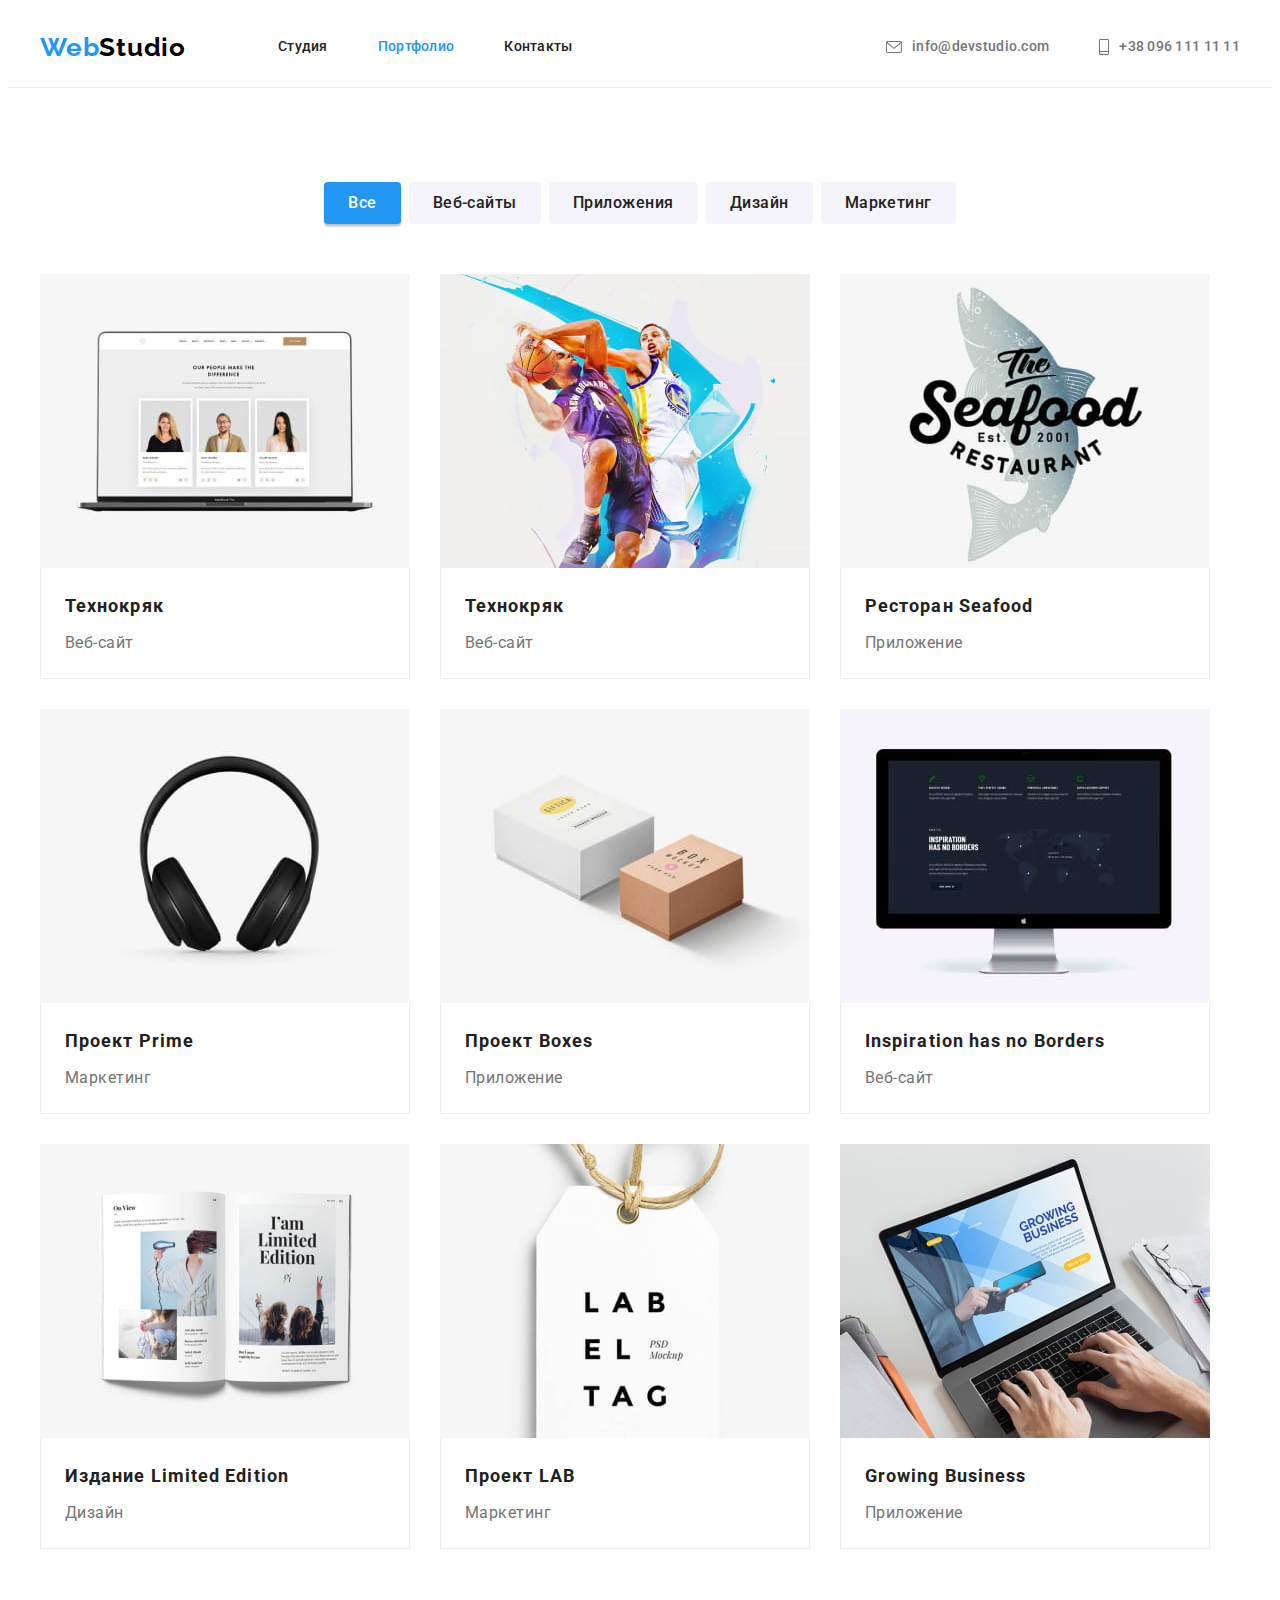
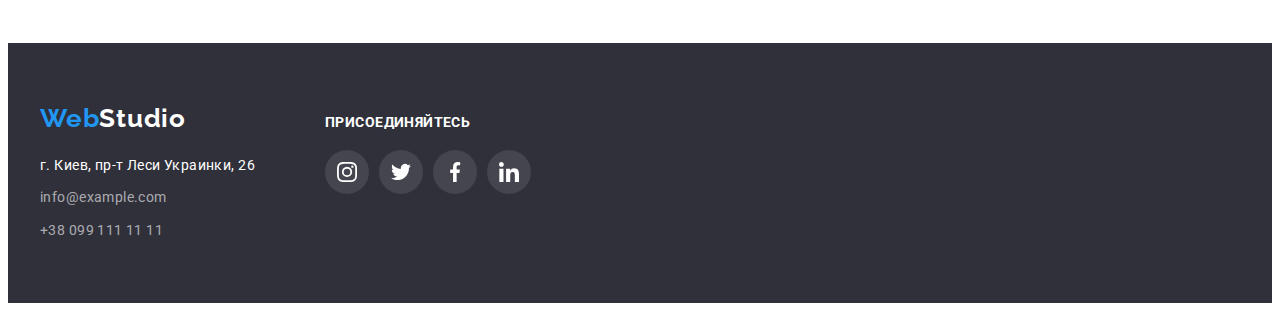
==== portfolio.html @ 54c1f76c "add startup files" ====
<!DOCTYPE html>
<html lang="ru">
  <head>
    <meta charset="UTF-8" />
    <meta http-equiv="X-UA-Compatible" content="IE=edge" />
    <meta name="viewport" content="width=device-width, initial-scale=1.0" />
    <title>Document</title>
    <link rel="preconnect" href="https://fonts.gstatic.com" />
    <link
      href="https://fonts.googleapis.com/css2?family=Raleway:wght@700&family=Roboto:wght@400;500;700;900&display=swap"
      rel="stylesheet"
    />
    <link rel="stylesheet" href="https://cdnjs.cloudflare.com/ajax/libs/modern-normalize/1.1.0/modern-normalize.min.css"
      integrity="sha512-wpPYUAdjBVSE4KJnH1VR1HeZfpl1ub8YT/NKx4PuQ5NmX2tKuGu6U/JRp5y+Y8XG2tV+wKQpNHVUX03MfMFn9Q=="
      crossorigin="anonymous" referrerpolicy="no-referrer" />
    <link rel="stylesheet" href="./css/styles.css" />
  </head>
  <body>
    <!-- Шапка -->
    <header class="page-header">
      <div class="container header-container">
        <nav class="navigation">
          <a class="logo" href="./index.html">Web<span class="header-logo-accent">Studio</span></a>
          <ul class="menu">
            <li class="menu-item">
              <a class="nav-link" href="./index.html">Студия</a>
            </li>
            <li class="menu-item">
              <a class="nav-link current" href="./portfolio.html">Портфолио</a>
            </li>
            <li class="menu-item">
              <a class="nav-link" href="">Контакты</a>
            </li>
          </ul>
        </nav>
        <ul class="contact-list">
          <li class="contact-item">
            <a class="contact-link" href="mailto:info@devstudio.com">
              <svg class="envelope">
                <use href="./images/sprite.svg#envelope"></use>
              </svg>
              info@devstudio.com
            </a>
          </li>
          <li class="contact-item">
            <a class="contact-link" href="tel:+380961111111">
              <svg class="smartphone">
                <use href="./images/sprite.svg#smartphone"></use>
              </svg>
              +38 096 111 11 11
            </a>
          </li>
        </ul>
      </div>
    </header>

    <main>
      <section class="portfolio section">
        <div class="container">
        <h2 class="visually-hidden">Примеры работ</h2>
        <ul class="btn-list">
          <li class="btn-item"><button class="portfolio-button current" type="button">Все</button></li>
          <li class="btn-item"><button class="portfolio-button" type="button">Веб-сайты</button></li>
          <li class="btn-item"><button class="portfolio-button" type="button">Приложения</button></li>
          <li class="btn-item"><button class="portfolio-button" type="button">Дизайн</button></li>
          <li class="btn-item"><button class="portfolio-button" type="button">Маркетинг</button></li>
        </ul>
        <ul class="card-list">
          <li class="example">
            <a class="example-link" href="">
              <img
                src="./images/portfolio/img-1.jpg"
                alt="Веб-сайт открыт на ноутбуке"
                width="370"
                height="294"
              />
              <div class="example-box">
                <h3 class="project-name">Технокряк</h3>
                <p class="project-type">Веб-сайт</p>
              </div>
            </a>
          </li>
          <li class="example">
            <a class="example-link" href="">
              <img
                src="./images/portfolio/img-2.jpg"
                alt="Баскеиболисты в движении"
                width="370"
                height="294"
              />
              <div class="example-box">
                <h3 class="project-name">Технокряк</h3>
                <p class="project-type">Веб-сайт</p>
              </div>
            </a>
          </li>
          <li class="example">
            <a class="example-link" href="">
              <img
                src="./images/portfolio/img-3.jpg"
                alt="Логотип ресторана"
                width="370"
                height="294"
              />
              <div class="example-box">
                <h3 class="project-name">Ресторан Seafood</h3>
                <p class="project-type">Приложение</p>
              </div>
            </a>
          </li>
          <li class="example">
            <a class="example-link" href="">
              <img
                src="./images/portfolio/img-4.jpg"
                alt="Полноразмерные наушники"
                width="370"
                height="294"
              />
              <div class="example-box">
                <h3 class="project-name">Проект Prime</h3>
                <p class="project-type">Маркетинг</p>
              </div>
            </a>
          </li>
          <li class="example">
            <a class="example-link" href="">
              <img
                src="./images/portfolio/img-5.jpg"
                alt="Белая и коричневая коробки"
                width="370"
                height="294"
              />
              <div class="example-box">
                <h3 class="project-name">Проект Boxes</h3>
                <p class="project-type">Приложение</p>
              </div>
            </a>
          </li>
          <li class="example">
            <a class="example-link" href="">
              <img
                src="./images/portfolio/img-6.jpg"
                alt="Веб-сайт открыт на мониторе"
                width="370"
                height="294"
              />
              <div class="example-box">
                <h3 class="project-name">Inspiration has no Borders</h3>
                <p class="project-type">Веб-сайт</p>
              </div>
            </a>
          </li>
          <li class="example">
            <a class="example-link" href="">
              <img
                src="./images/portfolio/img-7.jpg"
                alt="Разворот журнала"
                width="370"
                height="294"
              />
              <div class="example-box">
                <h3 class="project-name">Издание Limited Edition</h3>
                <p class="project-type">Дизайн</p>
              </div>
            </a>
          </li>
          <li class="example">
            <a class="example-link" href="">
              <img
                src="./images/portfolio/img-8.jpg"
                alt="Бирка с названием проекта"
                width="370"
                height="294"
              />
              <div class="example-box">
                <h3 class="project-name">Проект LAB</h3>
                <p class="project-type">Маркетинг</p>
              </div>
            </a>
          </li>
          <li class="example">
            <a class="example-link" href="">
              <img
                src="./images/portfolio/img-9.jpg"
                alt="Человек печатает на ноутбуке"
                width="370"
                height="294"
              />
              <div class="example-box">
                <h3 class="project-name">Growing Business</h3>
                <p class="project-type">Приложение</p>
              </div>
            </a>
          </li>
        </ul>
        </div>
      </section>
    </main>

    <!-- Підвал -->
    <footer class="footer">
      <div class="footer-container container">
        <div>
          <a class="logo" href="./index.html">Web<span class="footer-logo-accent">Studio</span></a>
          <address class="footer-address">
            <p class="footer-location">г. Киев, пр-т Леси Украинки, 26</p>
            <ul>
              <li class="footer-contact">
                <a class="footer-link" href="mailto:info@example.com">info@example.com</a>
              </li>
              <li class="footer-contact">
                <a class="footer-link" href="tel:+380991111111">+38 099 111 11 11</a>
              </li>
            </ul>
          </address>
        </div>
    
        <div class="join">
          <p class="join-text">Присоединяйтесь</p>
          <ul class="join-links">
            <li class="join-logo">
              <a class="join-link" href="">
                <svg class="join-icon" width="20" height="20">
                  <use href="./images/sprite.svg#instagram"></use>
                </svg>
              </a>
            </li>
            <li class="join-logo">
              <a class="join-link" href="">
                <svg class="join-icon" width="20" height="20">
                  <use href="./images/sprite.svg#twitter"></use>
                </svg>
              </a>
            </li>
            <li class="join-logo">
              <a class="join-link" href="">
                <svg class="join-icon" width="20" height="20">
                  <use href="./images/sprite.svg#facebook"></use>
                </svg>
              </a>
            </li>
            <li class="join-logo">
              <a class="join-link" href="">
                <svg class="join-icon" width="20" height="20">
                  <use href="./images/sprite.svg#linkedin"></use>
                </svg>
              </a>
            </li>
          </ul>
        </div>
      </div>
    </footer>
  </body>
</html>
---- css/styles.css ----
:root {
  --primary-font-family: 'Roboto', sans-serif;
  --secondary-font-family: 'Raleway', sans-serif;
  --text-color: #757575;
  --primary-white: #ffffff;
  --secondary-white: rgba(255, 255, 255, 0.6);
  --primary-dark-color: #212121;
  --logo-accent-color: #000000;
  --primary-accent-color: #2196f3;

  --primary-background-color: #2f303a;
  --secondary-background-color: #f5f4fa;
  --primary-border-color: 1px solid #ececec;
  --overlay-colour: rgba(47, 48, 58, 0.4);

  --primary-icon-colour: #afb1b8;
  --social-icon-background: rgba(255, 255, 255, 0.1);

  --card-shadow: 0px 1px 3px rgba(0, 0, 0, 0.12), 0px 1px 1px rgba(0, 0, 0, 0.14),
    0px 2px 1px rgba(0, 0, 0, 0.2);
  --btn-shadow: 0px 3px 1px rgba(0, 0, 0, 0.1), 0px 1px 2px rgba(0, 0, 0, 0.08),
    0px 2px 2px rgba(0, 0, 0, 0.12);
  --hover-card-shadow: 0px 1px 1px rgba(0, 0, 0, 0.12), 0px 4px 4px rgba(0, 0, 0, 0.06),
    1px 4px 6px rgba(0, 0, 0, 0.16);
}

body {
  font-family: var(--primary-font-family);
  font-weight: 400;
  font-size: 14px;
  color: var(--text-color);
}

h1,
h2,
h3,
h4,
h5,
h6,
p {
  margin-top: 0;
  margin-bottom: 0;
}

ul,
ol {
  margin-top: 0;
  margin-bottom: 0;
  padding-left: 0;
}

img {
  display: block;
}

a {
  text-decoration: none;
}

ul {
  list-style: none;
}

.container {
  width: 1200px;
  padding-left: 15px;
  padding-right: 15px;
  margin-left: auto;
  margin-right: auto;
}

.section {
  padding-top: 94px;
  padding-bottom: 94px;
}

/* ========== HEADER ========== */
.page-header {
  max-width: 1600px;
  padding-top: 24px;
  padding-bottom: 24px;
  margin-left: auto;
  margin-right: auto;

  font-weight: 500;
  line-height: 1.14;
  letter-spacing: 0.02em;

  border-bottom: var(--primary-border-color);
}

.header-container {
  display: flex;
  align-items: center;
  justify-content: space-between;
}

.navigation {
  display: flex;
  align-items: center;
}

.logo {
  font-family: var(--secondary-font-family);
  font-weight: 700;
  font-size: 26px;
  line-height: 1.19;
  letter-spacing: 0.03em;
  color: var(--primary-accent-color);
}

.header-logo-accent {
  color: var(--logo-accent-color);
}

.menu {
  display: flex;
  align-items: center;
  margin-left: 92px;
}

.menu-item:not(:last-child) {
  margin-right: 50px;
}

.nav-link {
  color: var(--primary-dark-color);
}

.nav-link.current {
  color: var(--primary-accent-color);
}

.nav-link:hover,
.nav-link:focus {
  color: var(--primary-accent-color);
}

.contact-list {
  display: flex;
  align-items: center;
}

.contact-item:not(:last-child) {
  margin-right: 50px;
}

.contact-link {
  display: flex;
  align-items: center;
  color: var(--text-color);
}

.contact-link:hover,
.contact-link:focus {
  color: var(--primary-accent-color);
}

.envelope {
  width: 16px;
  height: 12px;
  margin-right: 10px;
  fill: currentColor;
}

.smartphone {
  width: 10px;
  height: 16px;
  margin-right: 10px;
  fill: currentColor;
}

.contact-link:hover .envelope,
.contact-link:focus .envelope,
.contact-link:hover .smartphone,
.contact-link:focus .smartphone {
  fill: var(--primary-accent-color);
}
/* ========= END HEADER ========= */

/* ============ HERO ============ */
.hero {
  max-width: 1600px;
  height: 600px;
  padding-top: 200px;
  padding-bottom: 200px;
  margin-right: auto;
  margin-left: auto;

  background-color: var(--primary-background-color);
  background-size: cover;
  background-position: center;
  background-repeat: no-repeat;
  background-image: linear-gradient(rgba(47, 48, 58, 0.4), rgba(47, 48, 58, 0.4)),
    url(../images/hero/hero-img.jpg);
}

.hero-title {
  margin-bottom: 30px;

  font-weight: 900;
  font-size: 44px;
  line-height: 1.36;
  text-align: center;
  letter-spacing: 0.06em;
  text-transform: uppercase;
  color: var(--primary-white);
}

.hero-button {
  display: block;
  padding: 10px 32px;
  border: none;
  border-radius: 4px;
  margin-right: auto;
  margin-left: auto;

  font-family: inherit;
  font-weight: 700;
  font-size: 16px;
  line-height: 1.88;
  letter-spacing: 0.06em;
  color: var(--primary-white);

  background-color: var(--primary-accent-color);
  box-shadow: var(--btn-shadow);
  cursor: pointer;
}
/* ========== END HERO ========= */

/* ========= FEATURES ========= */
.visually-hidden {
  position: absolute;
  width: 1px;
  height: 1px;
  margin: -1px;
  border: 0;
  padding: 0;
  white-space: nowrap;
  clip-path: inset(100%);
  clip: rect(0 0 0 0);
  overflow: hidden;
}

.features {
  line-height: 1.71;
  letter-spacing: 0.03em;
}

.features-list {
  display: flex;
}

.features-item {
  width: 270px;
}

.features-item:not(:last-child) {
  margin-right: 30px;
}

.icon-features {
  display: flex;
  justify-content: center;
  align-items: center;
  height: 120px;
  margin-bottom: 30px;
  background-color: var(--secondary-background-color);
  border-radius: 4px;
}

.features-title {
  margin-bottom: 10px;

  font-weight: 700;
  line-height: 1.14;
  text-transform: uppercase;
  color: var(--primary-dark-color);
}
/* ========= END FEATURES ========= */

/* ========= OUR WORK ========= */
.work {
  padding-bottom: 94px;
}

.work-list {
  display: flex;
  justify-content: center;
}

.work-item:not(:last-child) {
  margin-right: 30px;
}

.section-title {
  margin-bottom: 50px;

  font-weight: 700;
  font-size: 36px;
  line-height: 1.17;
  text-align: center;
  letter-spacing: 0.03em;
  color: var(--primary-dark-color);
}
/* ========= END OUR WORK ========= */

/* ========= TEAM SECTION ========= */
.team {
  max-width: 1600px;
  padding-left: 15px;
  padding-right: 15px;
  margin-left: auto;
  margin-right: auto;
  background-color: var(--secondary-background-color);

  font-size: 16px;
  letter-spacing: 0.03em;
}

.team-list {
  display: flex;
  justify-content: center;
}

.team-card {
  border-radius: 0px 0px 4px 4px;
  background-color: var(--primary-white);
  box-shadow: var(--card-shadow);
}

.team-card:not(:last-child) {
  margin-right: 30px;
}

.team-about {
  padding: 30px 32px;
  text-align: center;
}

.team-name {
  margin-bottom: 10px;
  font-weight: 500;
  line-height: 1.19;
  color: var(--primary-dark-color);
}

.team-position {
  margin-bottom: 16px;
  line-height: 0.84;
}

.social-links {
  display: flex;
  justify-content: center;
  align-items: center;
}

.social-link {
  display: flex;
  justify-content: center;
  align-items: center;
  width: 44px;
  height: 44px;
  border-radius: 50%;
  fill: var(--primary-icon-colour);
}

.social-link:hover,
.social-link:focus {
  fill: var(--primary-white);
  background-color: var(--primary-accent-color);
}

.social-logo:not(:last-child) {
  margin-right: 10px;
}

/* ========= END TEAM SECTION ========= */

/* ========= CLIENTS SECTION ========= */

/* ul */
.client-list {
  display: flex;
  justify-content: space-between;
  align-items: center;
}

/* li */
.client {
  width: 170px;
  height: 92px;
}

/* a */
.client-link {
  display: flex;
  align-items: center;
  justify-content: center;
  width: inherit;
  height: inherit;
  border: 1px solid var(--primary-icon-colour);
  border-radius: 4px;
}

.client-link:hover,
.client-link:focus {
  border: 1px solid var(--primary-accent-color);
  fill: var(--primary-accent-color);
}

.client-link:hover .client-logo,
.client-link:focus .client-logo {
  fill: var(--primary-accent-color);
}

/* div */
.client-logo {
  fill: var(--primary-icon-colour);
}

/* ========= END CLIENTS SECTION ========= */

/* ========= PORTFOLIO ========= */
.btn-list {
  display: flex;
  justify-content: center;
  margin-bottom: 50px;
}

.btn-item:not(:last-child) {
  margin-right: 8px;
}

.portfolio-button {
  padding: 6px 22px;
  border-radius: 4px;
  border-color: transparent;

  font-family: inherit;
  font-weight: 500;
  font-size: 16px;
  line-height: 1.62;
  letter-spacing: 0.03em;
  color: var(--primary-dark-color);
  background-color: var(--secondary-background-color);
  cursor: pointer;
}

.portfolio-button:hover,
.portfolio-button:focus,
.portfolio-button.current {
  color: var(--primary-white);
  background-color: var(--primary-accent-color);
  box-shadow: var(--btn-shadow);
}

.card-list {
  display: flex;
  flex-wrap: wrap;
  margin-top: -30px;
  margin-left: -30px;
}

.example-link {
  display: block;
}

.example-link:hover,
.example-link:focus {
  box-shadow: var(--hover-card-shadow);
}

.example {
  margin-top: 30px;
  margin-left: 30px;
}

.example-box {
  padding: 20px 24px;
  border: 1px solid #eeeeee;
  border-top: none;
}

.project-name {
  margin-bottom: 4px;
  font-weight: 700;
  font-size: 18px;
  line-height: 2;
  letter-spacing: 0.06em;
  color: var(--primary-dark-color);
}

.project-type {
  font-size: 16px;
  line-height: 1.87;
  letter-spacing: 0.03em;
  color: var(--text-color);
}
/* ========= END PORTFOLIO ========= */

/* ========= FOOTER ========= */
.footer {
  max-width: 1600px;
  margin-left: auto;
  margin-right: auto;
  padding-top: 60px;
  padding-bottom: 60px;
  background-color: var(--primary-background-color);
}

.footer-container {
  display: flex;
  align-items: baseline;
}

.footer-address {
  margin-top: 20px;

  font-style: normal;
  line-height: 1.71;
  letter-spacing: 0.03em;
}

.footer-logo-accent {
  color: var(--primary-white);
}

.footer-location {
  margin-bottom: 9px;
  color: var(--primary-white);
}

.footer-link {
  color: var(--secondary-white);
}

.footer-contact:not(:last-child) {
  margin-bottom: 9px;
}

.footer-link:hover,
.footer-link:focus {
  color: var(--primary-white);
}

.join {
  margin-left: 70px;
}

.join-text {
  margin-bottom: 20px;
  font-weight: 700;
  line-height: 16px;
  letter-spacing: 0.03em;
  text-transform: uppercase;
  color: var(--primary-white);
}

.join-links {
  display: flex;
  align-items: center;
}

.join-link {
  display: flex;
  justify-content: center;
  align-items: center;
  width: 44px;
  height: 44px;
  border-radius: 50%;
  background-color: rgba(255, 255, 255, 0.1);
}

.join-logo:not(:last-child) {
  margin-right: 10px;
}

.join-icon {
  fill: var(--primary-white);
}

.join-link:hover,
.join-link:focus {
  background-color: var(--primary-accent-color);
}

/* ========= END FOOTER ========= */
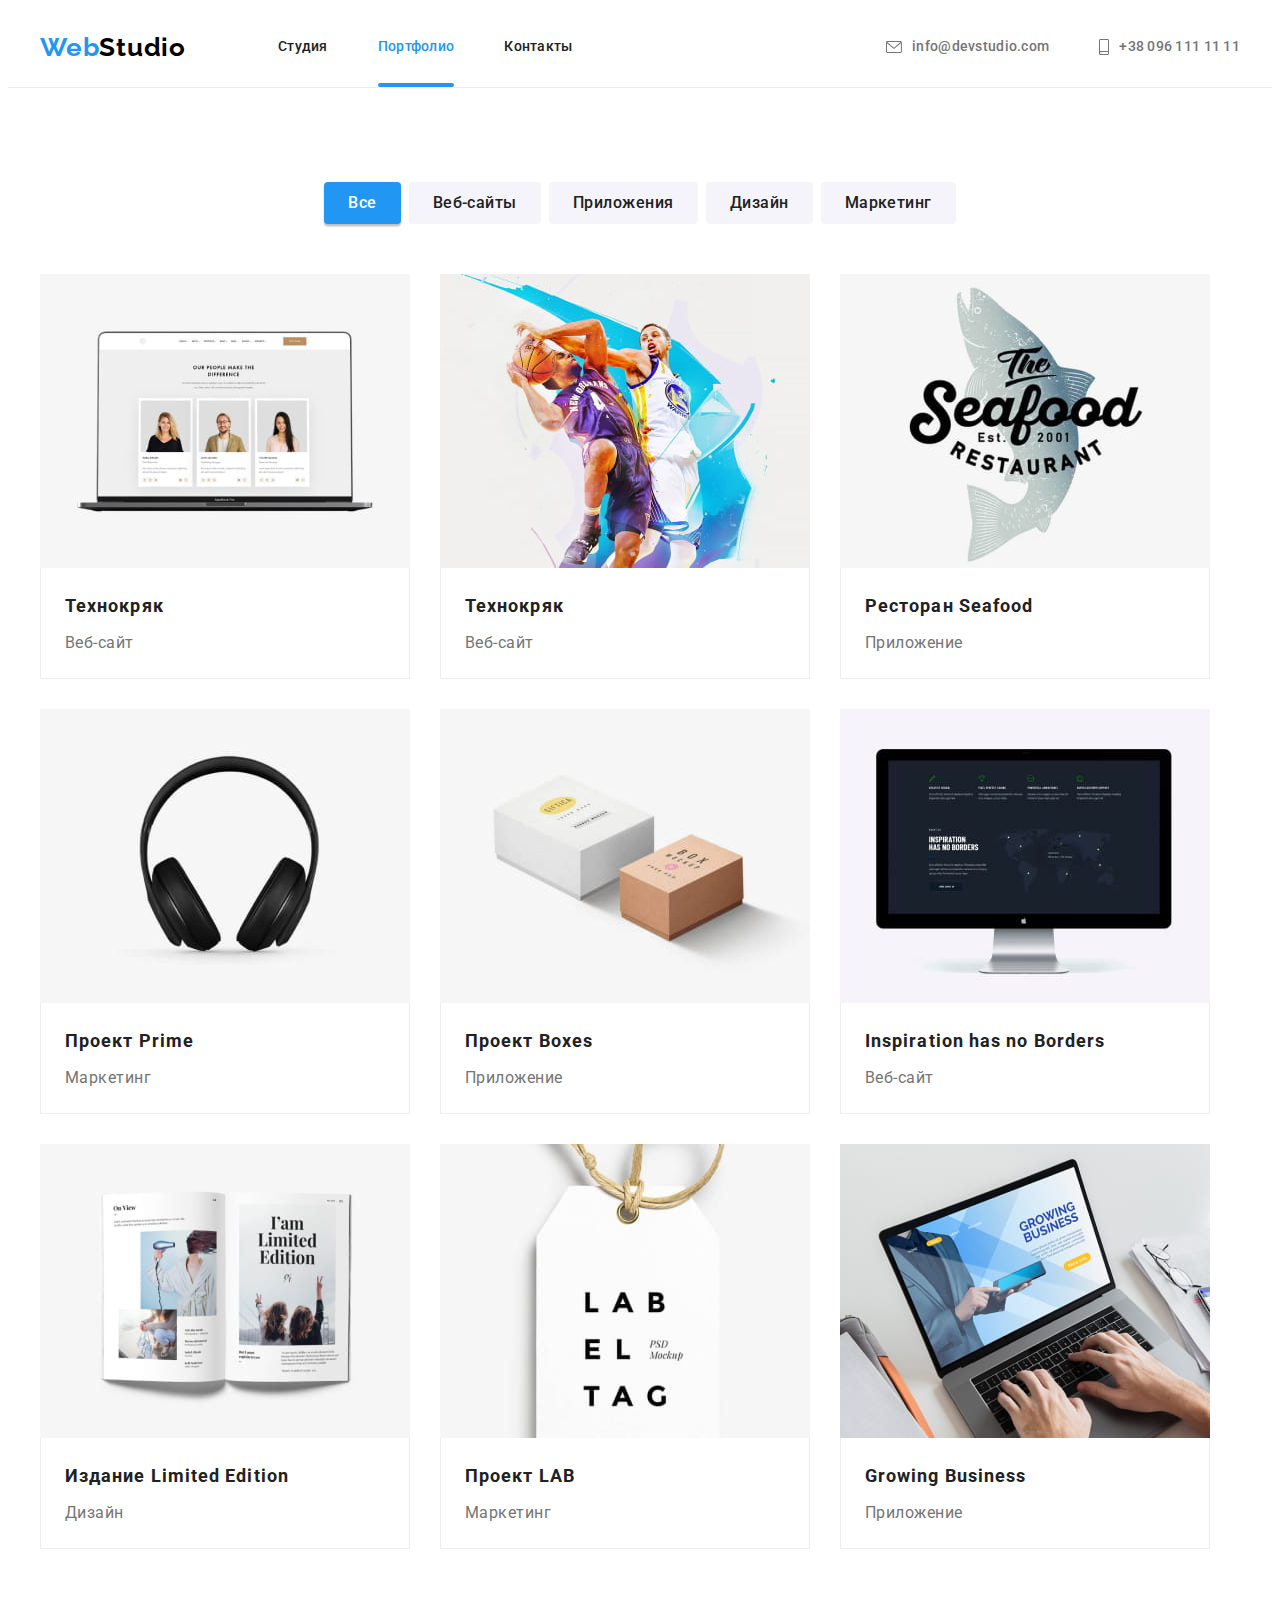
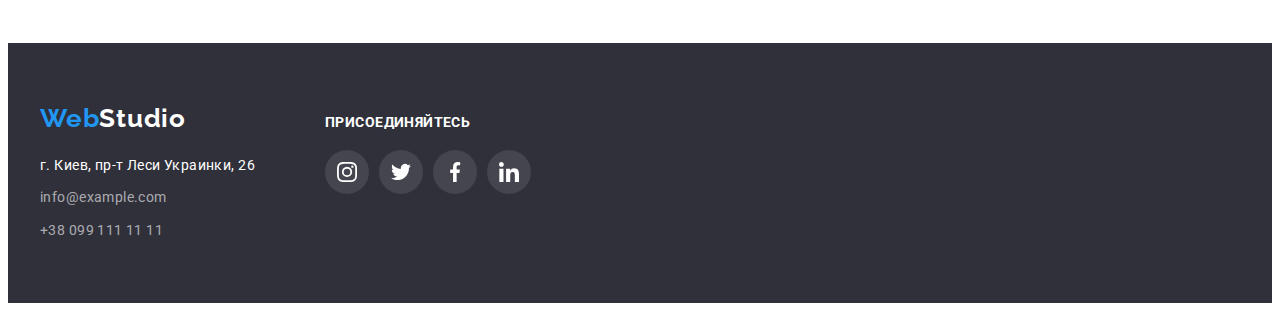
==== commit c6bfb363: "add transitions" ====
--- a/portfolio.html
+++ b/portfolio.html
@@ -10,9 +10,13 @@
       href="https://fonts.googleapis.com/css2?family=Raleway:wght@700&family=Roboto:wght@400;500;700;900&display=swap"
       rel="stylesheet"
     />
-    <link rel="stylesheet" href="https://cdnjs.cloudflare.com/ajax/libs/modern-normalize/1.1.0/modern-normalize.min.css"
+    <link
+      rel="stylesheet"
+      href="https://cdnjs.cloudflare.com/ajax/libs/modern-normalize/1.1.0/modern-normalize.min.css"
       integrity="sha512-wpPYUAdjBVSE4KJnH1VR1HeZfpl1ub8YT/NKx4PuQ5NmX2tKuGu6U/JRp5y+Y8XG2tV+wKQpNHVUX03MfMFn9Q=="
-      crossorigin="anonymous" referrerpolicy="no-referrer" />
+      crossorigin="anonymous"
+      referrerpolicy="no-referrer"
+    />
     <link rel="stylesheet" href="./css/styles.css" />
   </head>
   <body>
@@ -57,142 +61,181 @@
     <main>
       <section class="portfolio section">
         <div class="container">
-        <h2 class="visually-hidden">Примеры работ</h2>
-        <ul class="btn-list">
-          <li class="btn-item"><button class="portfolio-button current" type="button">Все</button></li>
-          <li class="btn-item"><button class="portfolio-button" type="button">Веб-сайты</button></li>
-          <li class="btn-item"><button class="portfolio-button" type="button">Приложения</button></li>
-          <li class="btn-item"><button class="portfolio-button" type="button">Дизайн</button></li>
-          <li class="btn-item"><button class="portfolio-button" type="button">Маркетинг</button></li>
-        </ul>
-        <ul class="card-list">
-          <li class="example">
-            <a class="example-link" href="">
-              <img
-                src="./images/portfolio/img-1.jpg"
-                alt="Веб-сайт открыт на ноутбуке"
-                width="370"
-                height="294"
-              />
-              <div class="example-box">
-                <h3 class="project-name">Технокряк</h3>
-                <p class="project-type">Веб-сайт</p>
-              </div>
-            </a>
-          </li>
-          <li class="example">
-            <a class="example-link" href="">
-              <img
-                src="./images/portfolio/img-2.jpg"
-                alt="Баскеиболисты в движении"
-                width="370"
-                height="294"
-              />
-              <div class="example-box">
-                <h3 class="project-name">Технокряк</h3>
-                <p class="project-type">Веб-сайт</p>
-              </div>
-            </a>
-          </li>
-          <li class="example">
-            <a class="example-link" href="">
-              <img
-                src="./images/portfolio/img-3.jpg"
-                alt="Логотип ресторана"
-                width="370"
-                height="294"
-              />
-              <div class="example-box">
-                <h3 class="project-name">Ресторан Seafood</h3>
-                <p class="project-type">Приложение</p>
-              </div>
-            </a>
-          </li>
-          <li class="example">
-            <a class="example-link" href="">
-              <img
-                src="./images/portfolio/img-4.jpg"
-                alt="Полноразмерные наушники"
-                width="370"
-                height="294"
-              />
-              <div class="example-box">
-                <h3 class="project-name">Проект Prime</h3>
-                <p class="project-type">Маркетинг</p>
-              </div>
-            </a>
-          </li>
-          <li class="example">
-            <a class="example-link" href="">
-              <img
-                src="./images/portfolio/img-5.jpg"
-                alt="Белая и коричневая коробки"
-                width="370"
-                height="294"
-              />
-              <div class="example-box">
-                <h3 class="project-name">Проект Boxes</h3>
-                <p class="project-type">Приложение</p>
-              </div>
-            </a>
-          </li>
-          <li class="example">
-            <a class="example-link" href="">
-              <img
-                src="./images/portfolio/img-6.jpg"
-                alt="Веб-сайт открыт на мониторе"
-                width="370"
-                height="294"
-              />
-              <div class="example-box">
-                <h3 class="project-name">Inspiration has no Borders</h3>
-                <p class="project-type">Веб-сайт</p>
-              </div>
-            </a>
-          </li>
-          <li class="example">
-            <a class="example-link" href="">
-              <img
-                src="./images/portfolio/img-7.jpg"
-                alt="Разворот журнала"
-                width="370"
-                height="294"
-              />
-              <div class="example-box">
-                <h3 class="project-name">Издание Limited Edition</h3>
-                <p class="project-type">Дизайн</p>
-              </div>
-            </a>
-          </li>
-          <li class="example">
-            <a class="example-link" href="">
-              <img
-                src="./images/portfolio/img-8.jpg"
-                alt="Бирка с названием проекта"
-                width="370"
-                height="294"
-              />
-              <div class="example-box">
-                <h3 class="project-name">Проект LAB</h3>
-                <p class="project-type">Маркетинг</p>
-              </div>
-            </a>
-          </li>
-          <li class="example">
-            <a class="example-link" href="">
-              <img
-                src="./images/portfolio/img-9.jpg"
-                alt="Человек печатает на ноутбуке"
-                width="370"
-                height="294"
-              />
-              <div class="example-box">
-                <h3 class="project-name">Growing Business</h3>
-                <p class="project-type">Приложение</p>
-              </div>
-            </a>
-          </li>
-        </ul>
+          <h2 class="visually-hidden">Примеры работ</h2>
+          <ul class="btn-list">
+            <li class="btn-item">
+              <button class="portfolio-button current" type="button">Все</button>
+            </li>
+            <li class="btn-item">
+              <button class="portfolio-button" type="button">Веб-сайты</button>
+            </li>
+            <li class="btn-item">
+              <button class="portfolio-button" type="button">Приложения</button>
+            </li>
+            <li class="btn-item"><button class="portfolio-button" type="button">Дизайн</button></li>
+            <li class="btn-item">
+              <button class="portfolio-button" type="button">Маркетинг</button>
+            </li>
+          </ul>
+          <ul class="card-list">
+            <li class="example">
+              <a class="example-link" href="">
+                <div class="card-img-box">
+                  <img
+                    src="./images/portfolio/img-1.jpg"
+                    alt="Веб-сайт открыт на ноутбуке"
+                    width="370"
+                    height="294"
+                  />
+                  <p class="text-overlay">
+                    Технокряк это современная площадка распространения коронавируса. Компании
+                    используют эту платформу для цифрового шпионажа и атак на защищённые сервера
+                    конкурентов.
+                  </p>
+                </div>
+                <div class="example-box">
+                  <h3 class="project-name">Технокряк</h3>
+                  <p class="project-type">Веб-сайт</p>
+                </div>
+              </a>
+            </li>
+            <li class="example">
+              <a class="example-link" href="">
+                <div class="card-img-box">
+                  <img
+                    src="./images/portfolio/img-2.jpg"
+                    alt="Баскеиболисты в движении"
+                    width="370"
+                    height="294"
+                  />
+                  <p class="text-overlay"></p>
+                </div>
+                <div class="example-box">
+                  <h3 class="project-name">Технокряк</h3>
+                  <p class="project-type">Веб-сайт</p>
+                </div>
+              </a>
+            </li>
+            <li class="example">
+              <a class="example-link" href="">
+                <div class="card-img-box">
+                  <img
+                    src="./images/portfolio/img-3.jpg"
+                    alt="Логотип ресторана"
+                    width="370"
+                    height="294"
+                  />
+                  <p class="text-overlay"></p>
+                </div>
+                <div class="example-box">
+                  <h3 class="project-name">Ресторан Seafood</h3>
+                  <p class="project-type">Приложение</p>
+                </div>
+              </a>
+            </li>
+            <li class="example">
+              <a class="example-link" href="">
+                <div class="card-img-box">
+                  <img
+                    src="./images/portfolio/img-4.jpg"
+                    alt="Полноразмерные наушники"
+                    width="370"
+                    height="294"
+                  />
+                  <p class="text-overlay"></p>
+                </div>
+                <div class="example-box">
+                  <h3 class="project-name">Проект Prime</h3>
+                  <p class="project-type">Маркетинг</p>
+                </div>
+              </a>
+            </li>
+            <li class="example">
+              <a class="example-link" href="">
+                <div class="card-img-box">
+                  <img
+                    src="./images/portfolio/img-5.jpg"
+                    alt="Белая и коричневая коробки"
+                    width="370"
+                    height="294"
+                  />
+                  <p class="text-overlay"></p>
+                </div>
+                <div class="example-box">
+                  <h3 class="project-name">Проект Boxes</h3>
+                  <p class="project-type">Приложение</p>
+                </div>
+              </a>
+            </li>
+            <li class="example">
+              <a class="example-link" href="">
+                <div class="card-img-box">
+                  <img
+                    src="./images/portfolio/img-6.jpg"
+                    alt="Веб-сайт открыт на мониторе"
+                    width="370"
+                    height="294"
+                  />
+                  <p class="text-overlay"></p>
+                </div>
+                <div class="example-box">
+                  <h3 class="project-name">Inspiration has no Borders</h3>
+                  <p class="project-type">Веб-сайт</p>
+                </div>
+              </a>
+            </li>
+            <li class="example">
+              <a class="example-link" href="">
+                <div class="card-img-box">
+                  <img
+                    src="./images/portfolio/img-7.jpg"
+                    alt="Разворот журнала"
+                    width="370"
+                    height="294"
+                  />
+                  <p class="text-overlay"></p>
+                </div>
+                <div class="example-box">
+                  <h3 class="project-name">Издание Limited Edition</h3>
+                  <p class="project-type">Дизайн</p>
+                </div>
+              </a>
+            </li>
+            <li class="example">
+              <a class="example-link" href="">
+                <div class="card-img-box">
+                  <img
+                    src="./images/portfolio/img-8.jpg"
+                    alt="Бирка с названием проекта"
+                    width="370"
+                    height="294"
+                  />
+                  <p class="text-overlay"></p>
+                </div>
+                <div class="example-box">
+                  <h3 class="project-name">Проект LAB</h3>
+                  <p class="project-type">Маркетинг</p>
+                </div>
+              </a>
+            </li>
+            <li class="example">
+              <a class="example-link" href="">
+                <div class="card-img-box">
+                  <img
+                    src="./images/portfolio/img-9.jpg"
+                    alt="Человек печатает на ноутбуке"
+                    width="370"
+                    height="294"
+                  />
+                  <p class="text-overlay"></p>
+                </div>
+                <div class="example-box">
+                  <h3 class="project-name">Growing Business</h3>
+                  <p class="project-type">Приложение</p>
+                </div>
+              </a>
+            </li>
+          </ul>
         </div>
       </section>
     </main>
@@ -214,7 +257,7 @@
             </ul>
           </address>
         </div>
-    
+
         <div class="join">
           <p class="join-text">Присоединяйтесь</p>
           <ul class="join-links">
--- a/css/styles.css
+++ b/css/styles.css
@@ -11,9 +11,11 @@
   --primary-background-color: #2f303a;
   --secondary-background-color: #f5f4fa;
   --primary-border-color: 1px solid #ececec;
-  --overlay-colour: rgba(47, 48, 58, 0.4);
-
-  --primary-icon-colour: #afb1b8;
+  --primary-overlay-color: rgba(47, 48, 58, 0.4);
+  --secondary-overlay-color: rgba(47, 48, 58, 0.8);
+  --card-overlay-color: rgba(33, 150, 243, 0.9);
+
+  --primary-icon-color: #afb1b8;
   --social-icon-background: rgba(255, 255, 255, 0.1);
 
   --card-shadow: 0px 1px 3px rgba(0, 0, 0, 0.12), 0px 1px 1px rgba(0, 0, 0, 0.14),
@@ -22,6 +24,8 @@
     0px 2px 2px rgba(0, 0, 0, 0.12);
   --hover-card-shadow: 0px 1px 1px rgba(0, 0, 0, 0.12), 0px 4px 4px rgba(0, 0, 0, 0.06),
     1px 4px 6px rgba(0, 0, 0, 0.16);
+
+  --timing-function: cubic-bezier(0.4, 0, 0.2, 1);
 }
 
 body {
@@ -123,12 +127,29 @@
   margin-right: 50px;
 }
 
+.menu-item {
+  position: relative;
+}
+
 .nav-link {
   color: var(--primary-dark-color);
+  transition: color 250ms var(--timing-function);
 }
 
 .nav-link.current {
   color: var(--primary-accent-color);
+}
+
+.nav-link.current::after {
+  content: '';
+  display: block;
+  justify-content: center;
+  position: absolute;
+  top: 44px;
+  width: 100%;
+  height: 4px;
+  border-radius: 2px;
+  background-color: var(--primary-accent-color);
 }
 
 .nav-link:hover,
@@ -149,6 +170,7 @@
   display: flex;
   align-items: center;
   color: var(--text-color);
+  transition: color 250ms var(--timing-function);
 }
 
 .contact-link:hover,
@@ -161,6 +183,7 @@
   height: 12px;
   margin-right: 10px;
   fill: currentColor;
+  transition: fill 250ms var(--timing-function);
 }
 
 .smartphone {
@@ -168,6 +191,7 @@
   height: 16px;
   margin-right: 10px;
   fill: currentColor;
+  transition: fill 250ms var(--timing-function);
 }
 
 .contact-link:hover .envelope,
@@ -191,7 +215,7 @@
   background-size: cover;
   background-position: center;
   background-repeat: no-repeat;
-  background-image: linear-gradient(rgba(47, 48, 58, 0.4), rgba(47, 48, 58, 0.4)),
+  background-image: linear-gradient(var(--primary-overlay-color), var(--primary-overlay-color)),
     url(../images/hero/hero-img.jpg);
 }
 
@@ -289,6 +313,10 @@
   justify-content: center;
 }
 
+.work-item {
+  position: relative;
+}
+
 .work-item:not(:last-child) {
   margin-right: 30px;
 }
@@ -303,6 +331,28 @@
   letter-spacing: 0.03em;
   color: var(--primary-dark-color);
 }
+
+.work-description {
+  position: absolute;
+  bottom: 0;
+  width: 100%;
+  height: 70px;
+  background-color: var(--secondary-overlay-color);
+}
+
+.work-text {
+  padding-top: 27px;
+  padding-bottom: 27px;
+
+  font-weight: 700;
+  line-height: 1.14;
+  text-align: center;
+  letter-spacing: 0.03em;
+  text-transform: uppercase;
+
+  color: var(--primary-white);
+}
+
 /* ========= END OUR WORK ========= */
 
 /* ========= TEAM SECTION ========= */
@@ -363,7 +413,8 @@
   width: 44px;
   height: 44px;
   border-radius: 50%;
-  fill: var(--primary-icon-colour);
+  fill: var(--primary-icon-color);
+  transition: fill 250ms var(--timing-function), background-color 250ms var(--timing-function);
 }
 
 .social-link:hover,
@@ -400,8 +451,9 @@
   justify-content: center;
   width: inherit;
   height: inherit;
-  border: 1px solid var(--primary-icon-colour);
+  border: 1px solid var(--primary-icon-color);
   border-radius: 4px;
+  transition: border 250ms var(--timing-function), fill 250ms var(--timing-function);
 }
 
 .client-link:hover,
@@ -417,7 +469,8 @@
 
 /* div */
 .client-logo {
-  fill: var(--primary-icon-colour);
+  fill: var(--primary-icon-color);
+  transition: fill 250ms var(--timing-function);
 }
 
 /* ========= END CLIENTS SECTION ========= */
@@ -446,6 +499,8 @@
   color: var(--primary-dark-color);
   background-color: var(--secondary-background-color);
   cursor: pointer;
+  transition: color 250ms var(--timing-function), background-color 250ms var(--timing-function),
+    box-shadow 250ms var(--timing-function);
 }
 
 .portfolio-button:hover,
@@ -465,6 +520,7 @@
 
 .example-link {
   display: block;
+  transition: box-shadow 250ms var(--timing-function);
 }
 
 .example-link:hover,
@@ -475,6 +531,36 @@
 .example {
   margin-top: 30px;
   margin-left: 30px;
+}
+
+.card-img-box {
+  position: relative;
+  overflow: hidden;
+}
+/* div.card-img-box>p.text-overlay */
+
+.text-overlay {
+  display: block;
+  position: absolute;
+  bottom: 0;
+  width: 100%;
+  height: 100%;
+  padding: 62px 24px;
+  overflow: auto;
+
+  font-size: 18px;
+  line-height: 1.56;
+  letter-spacing: 0.03em;
+  color: var(--primary-white);
+  background-color: var(--card-overlay-color);
+
+  transform: translateY(100%);
+  transition: transform 250ms var(--timing-function);
+}
+
+.example-link:hover .text-overlay,
+.example-link:focus .text-overlay {
+  transform: translateY(0);
 }
 
 .example-box {
@@ -534,6 +620,7 @@
 
 .footer-link {
   color: var(--secondary-white);
+  transition: color 260ms var(--timing-function);
 }
 
 .footer-contact:not(:last-child) {
@@ -571,6 +658,7 @@
   height: 44px;
   border-radius: 50%;
   background-color: rgba(255, 255, 255, 0.1);
+  transition: background-color 250ms var(--timing-function);
 }
 
 .join-logo:not(:last-child) {
